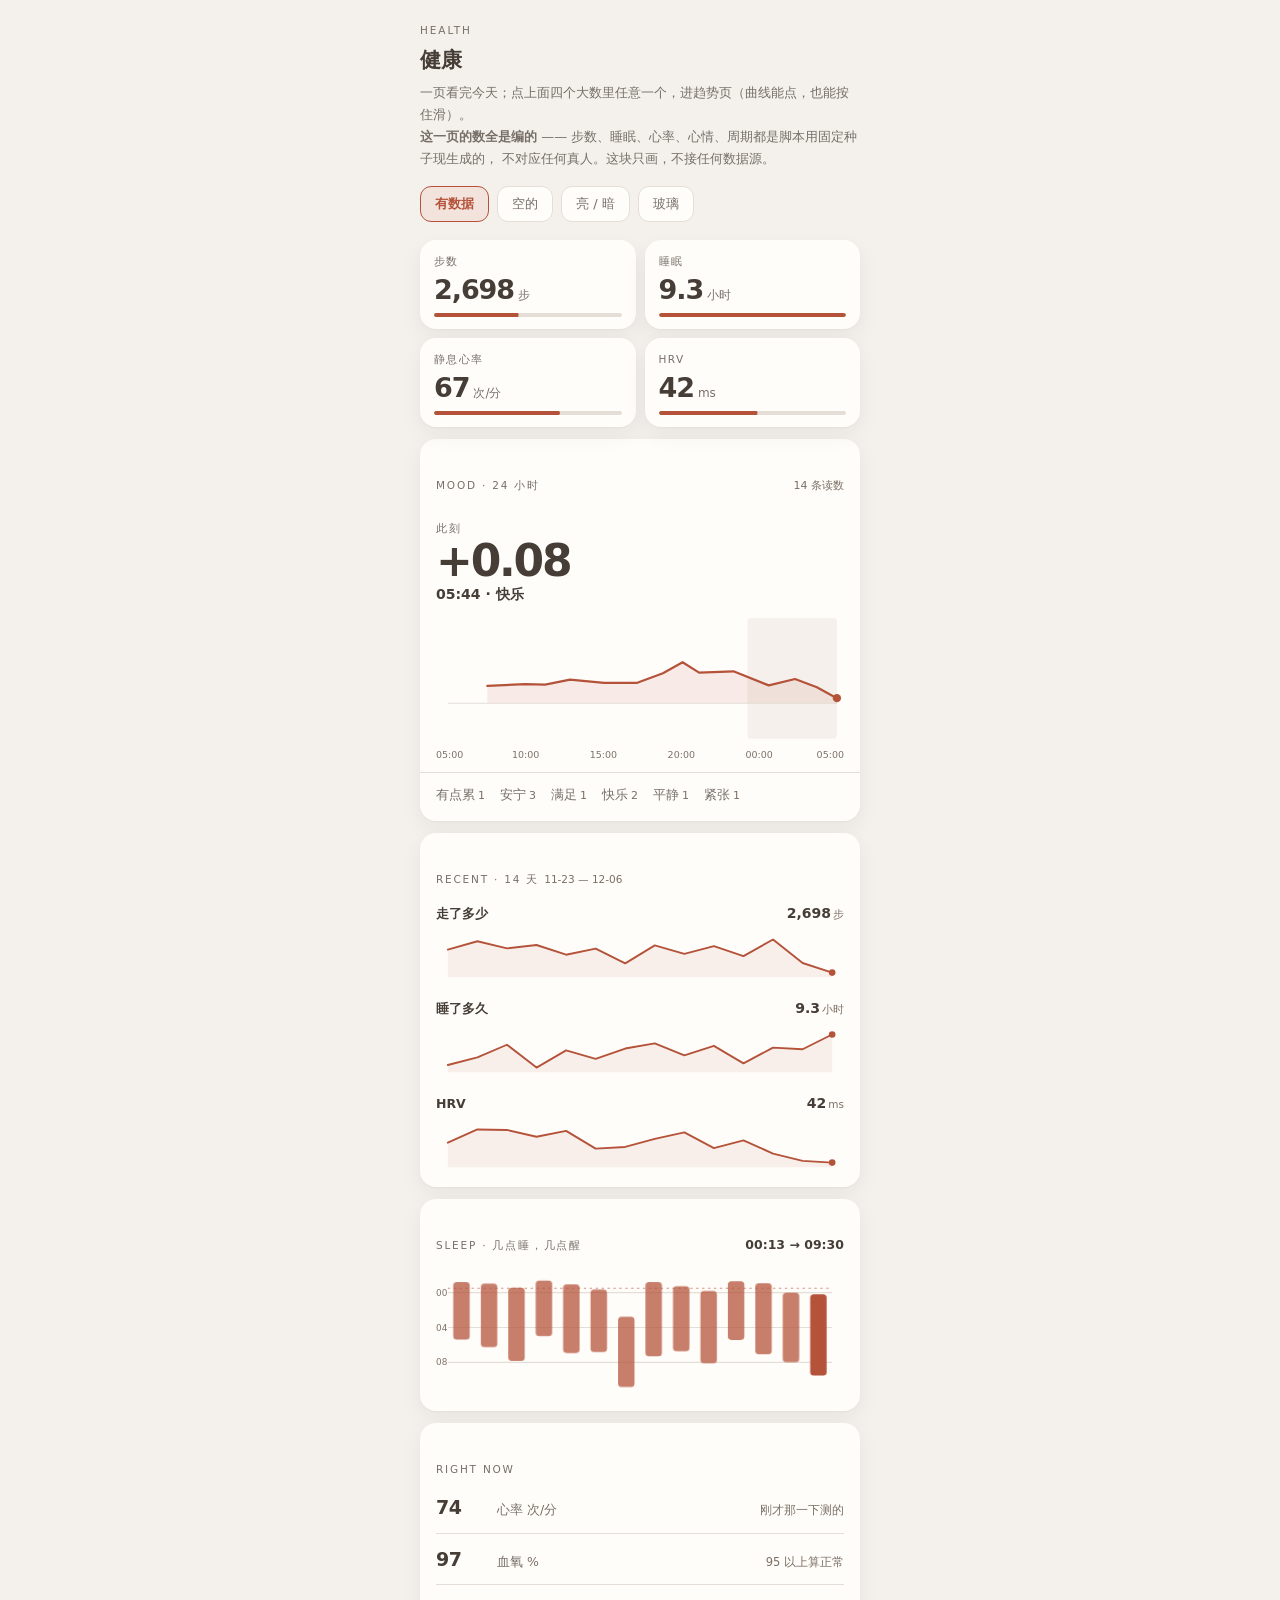
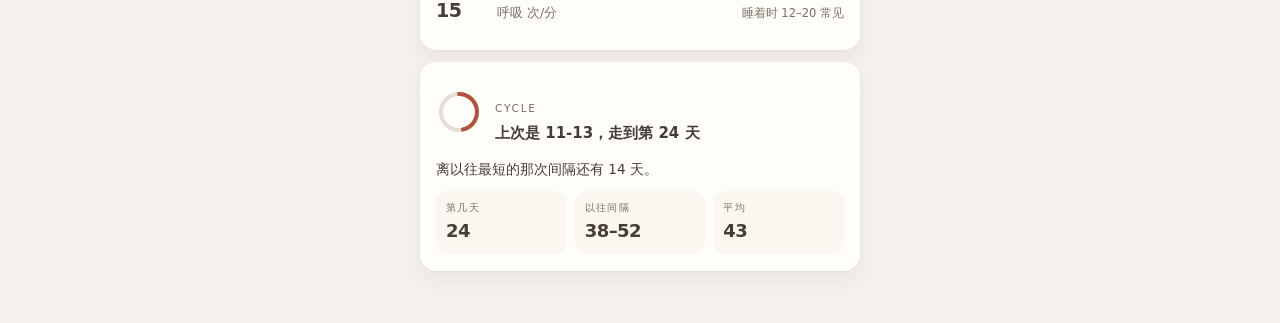
==== components/health/demo.html @ 9563f34d "巧思：窗台、语音条、健康页、液态玻璃 Co-Authored-By: Claude Opus 5.5 <noreply@anthropic.com>" ====
<!doctype html>
<meta charset="utf-8">
<link rel="icon" href="data:,">
<meta name="viewport" content="width=device-width, initial-scale=1, viewport-fit=cover">
<title>健康 · 参考前端 · demo</title>
<link rel="stylesheet" href="tokens.css">
<link rel="stylesheet" href="health.css">
<style>
  html,body{margin:0;background:var(--bg);color:var(--ink);
    font:15px/1.7 system-ui,-apple-system,"PingFang SC","Hiragino Sans GB",sans-serif}
  .wrap{max-width:440px;margin:0 auto;min-height:100vh;background:var(--bg);padding:0 16px 40px}
  .eyebrow{font-size:10.5px;letter-spacing:.18em;text-transform:uppercase;color:var(--hint);margin:22px 0 3px}
  h2{font-size:21px;font-weight:700;margin:0 0 3px;letter-spacing:.01em}
  .lede{font-size:13px;color:var(--sub);margin:2px 0 16px}
  .packs{display:flex;gap:8px;flex-wrap:wrap;margin:0 0 18px}
  .packs button{min-height:36px;padding:0 14px;border-radius:11px;background:var(--card);
    border:1px solid var(--line);color:var(--sub);font:inherit;font-size:13px;cursor:pointer}
  .packs button.on{border-color:var(--maple);color:var(--maple);background:var(--maple-soft);font-weight:600}
  /* ── 套液态玻璃（「玻璃」那颗按钮）：health.css 不动，只在这里覆盖变量、让掉卡片自己的底 ── */
  .glassbed{position:fixed;inset:0;z-index:0}
  :root[data-skin="liquid"] body{background:#0f141b}
  :root[data-skin="liquid"] .wrap{position:relative;z-index:1;background:transparent}
  :root[data-skin="liquid"]{
    --bg:transparent; --card:rgba(12,17,24,.38); --card2:rgba(12,17,24,.24);
    --ink:#fff; --sub:rgba(255,255,255,.76); --hint:rgba(255,255,255,.56); --line:rgba(255,255,255,.14);
    --accent:rgba(255,255,255,.86); --accent-soft:rgba(255,255,255,.14); --thread:rgba(255,255,255,.22)}
  /* 白玻璃（白天）：玻璃模式下点「亮 / 暗」切过来，底图换晨雾那张，字变深色 */
  :root[data-skin="liquid"][data-glasstone="light"] body{background:#eef0f3}
  :root[data-skin="liquid"][data-glasstone="light"]{
    --card:rgba(255,255,255,.34); --card2:rgba(255,255,255,.20);
    --ink:#16191c; --sub:rgba(22,25,28,.72); --hint:rgba(22,25,28,.52); --line:rgba(22,25,28,.12);
    --accent:rgba(26,30,36,.70); --accent-soft:rgba(22,25,28,.09); --thread:rgba(22,25,28,.18)}
  :root[data-skin="liquid"][data-liqgl="1"] [data-glass]{background:none!important;box-shadow:none!important}
  :root[data-skin="liquid"]:not([data-glasstone="light"]) .hl{text-shadow:0 1px 2px rgba(0,0,0,.35)}
</style>

<div class="wrap">
  <div class="eyebrow">health</div>
  <h2>健康</h2>
  <p class="lede">一页看完今天；点上面四个大数里任意一个，进趋势页（曲线能点，也能按住滑）。<br>
    <b>这一页的数全是编的</b> —— 步数、睡眠、心率、心情、周期都是脚本用固定种子现生成的，
    不对应任何真人。这块只画，不接任何数据源。</p>
  <div class="packs">
    <button data-demo="full" class="on">有数据</button>
    <button data-demo="empty">空的</button>
    <button data-theme-flip>亮 / 暗</button>
    <button data-glass-flip>玻璃</button>
  </div>
  <div id="health"></div>
</div>

<script src="demo-data.js"></script>
<script src="health.js"></script>
<script>
  var host = document.getElementById('health');
  function mount(kind) {
    var src = kind === 'empty' ? HEALTH_DEMO.empty : HEALTH_DEMO;
    HealthPage(host, {
      series: src.series,
      now: src.now,
      bio: HEALTH_DEMO.bio,
      birthday: HEALTH_DEMO.birthday,
      onSaveBio: function () { return true; }      /* demo 里只记在这一页，不存到哪儿去 */
    });
  }
  mount('full');
  document.querySelectorAll('[data-demo]').forEach(function (b) {
    b.addEventListener('click', function () {
      document.querySelectorAll('[data-demo]').forEach(function (x) { x.classList.toggle('on', x === b); });
      mount(b.getAttribute('data-demo'));
    });
  });
  document.querySelector('[data-theme-flip]').addEventListener('click', function () {
    var R = document.documentElement;
    var dark = R.dataset.theme ? R.dataset.theme === 'dark'
                               : window.matchMedia('(prefers-color-scheme: dark)').matches;
    R.dataset.theme = dark ? 'light' : 'dark';
    if (window.__glassTone) window.__glassTone();   /* 开着玻璃的话，跟着换黑玻璃 / 白玻璃 */
  });

  /* 套液态玻璃：借隔壁 ../liquid-glass/liquid-core.js，在页面底下铺一块画布，把卡片标成 data-glass。
     卡片是 health.js 用 innerHTML 画的，重画以后要再标一次。 */
  (function () {
    var btn = document.querySelector('[data-glass-flip]'), R = document.documentElement, stage = null, bed = null, mo = null;
    var CARDS = '.hl-page .h4 .c, .hl-page .hb, .hl-trend .dcard, .hl-trend .infobox, .hl-bar button';
    function mark() { host.querySelectorAll(CARDS).forEach(function (el) { if (!el.hasAttribute('data-glass')) { el.setAttribute('data-glass', ''); el.setAttribute('data-radius', '16'); } }); }
    function load(cb) {
      if (window.customElements && customElements.get('liquid-stage')) return cb(true);
      var sc = document.createElement('script'); sc.src = '../liquid-glass/liquid-core.js';
      sc.onload = function () { cb(true); }; sc.onerror = function () { cb(false); };
      document.head.appendChild(sc);
    }
    function on() {
      load(function (ok) {
        if (!ok) { btn.textContent = '玻璃（要旁边的 liquid-glass 文件夹）'; return; }
        /* 画布自己会写死 position:relative，所以外面套一层固定定位的壳 */
        bed = document.createElement('div'); bed.className = 'glassbed';
        stage = document.createElement('liquid-stage');
        stage.setAttribute('hosts', '[data-glass]');
        tone(true);
        /* 液态玻璃的新配方（见 ../liquid-glass/README.md「新配方的几味」） */
        [['lobes', '1'], ['saturate', '1.4'], ['lift', '0.05'], ['disp-px', '2'], ['edge-adapt', '1'], ['phys', '1'], ['refract', '2.8'], ['bevel', '1.3'], ['bevel-max', '28'], ['soft-corner', '1']]
          .forEach(function (a) { stage.setAttribute(a[0], a[1]); });
        mark();   /* 先标卡片再铺画布：画布挂上去那一刻数一遍宿主，之后只在有新节点时再数 */
        bed.appendChild(stage); document.body.insertBefore(bed, document.body.firstChild);
        R.dataset.skin = 'liquid';
        mo = new MutationObserver(mark); mo.observe(host, { childList: true, subtree: true });
        btn.classList.add('on');
      });
    }
    /* 黑玻璃 / 白玻璃跟着「亮 / 暗」走：没切过就是黑玻璃 */
    function tone(first) {
      if (!stage) return;
      var t = R.dataset.theme === 'light' ? 'light' : 'dark';
      if (first && !R.dataset.theme) { R.dataset.theme = 'dark'; t = 'dark'; }
      R.dataset.glasstone = t;
      stage.setAttribute('tone', t);
      stage.setAttribute('tint', t === 'light' ? '0.10' : '0.18');
      var w = '../liquid-glass/wall-' + t + '.jpg';
      if (first || !stage.setWallpaper) stage.setAttribute('wallpaper', w); else stage.setWallpaper(w);
    }
    window.__glassTone = function () { tone(false); };
    function off() {
      if (mo) mo.disconnect(); if (bed) bed.remove(); stage = bed = null; delete R.dataset.glasstone;
      host.querySelectorAll('[data-glass]').forEach(function (el) { el.removeAttribute('data-glass'); el.removeAttribute('data-radius'); });
      delete R.dataset.skin; R.removeAttribute('data-liqgl'); btn.classList.remove('on');
    }
    btn.addEventListener('click', function () { R.dataset.skin === 'liquid' ? off() : on(); });
    if (/[?&]glass=1/.test(location.search)) on();
  })();
</script>
---- components/health/tokens.css ----
/* ══════════════════════════════════════════════════════════════
   底座 —— 横向积木的最底下一层。
   只想要这套配色和手感的人，拿走这一个文件就够了，不用碰别的。

   里面有三样东西：颜色 / 字 / 动。都是从一个真跑了几个月的项目里沉下来的，
   每条 ★ 都是真咬过人的坑，别当装饰删掉。
   ══════════════════════════════════════════════════════════════ */

/* ── 1. 颜色 ────────────────────────────────────────────────
   底是**纸**，不是白。白底在夜里刺眼，纸底不会。

   重点色全屏只有一个（--accent）：徽标、当前状态、进度条、发送键、收藏亮起。
   别的地方一律不上色 —— 一个界面上两种重点色，等于没有重点色。      */
:root {
  --bg:#f4f1ec;  --card:#fffdfa;  --card2:#faf7f1;
  /* ★ 0902 对齐原项目 proto.html:36 —— 0804 定的：字色别纯黑，暖一点。
     这三个原来是更早那版（#2b2724/#8a817a/#b3aaa2），hint 亮出一大截。 */
  --ink:#453d36; --sub:#776f68;   --hint:#7b6f64;  --line:#e4ded6;
  --accent:#b5533a;                     /* 枫叶红 */
  --accent-soft:#f2e3dc;
  --thread:#ddd2c6;                     /* 挂东西的那根线 */
  --thread2:color-mix(in srgb, var(--accent) 35%, var(--thread));
  --shadow:0 1px 2px rgba(43,39,36,.04), 0 8px 22px rgba(43,39,36,.055);
  --shadow-lift:0 2px 6px rgba(43,39,36,.06), 0 18px 40px rgba(43,39,36,.10);  /* 浮起来那层，比 --shadow 深 */
  --card-border:none;                   /* 有没有描边 —— 换皮时改这个，别改每张卡 */
  --r:16px;                             /* 圆角 */

  /* ── 书脊那版要的三个（0807 定的，0830 补进积木层）──────────────
     --cast  投影的墨色。写成 **RGB 三元组**不是颜色值，因为要 rgba(var(--cast),.12)
             这样按需调透明度；四套皮各给各的（暗色下用纯黑，不然书底会发一圈暖光）
     --pull  把书抽出来多少
     --press 按下去陷多深（原稿里 pressDepth = 2 档） */
  --cast:43,39,36;
  --pull:18px;
  --press:3px;

  /* --tape 胶带（0902 补）：主页便签、纸夹那层贴的那道。
     ★ 原项目换重点色时**它跟着变**（accent.js 派生 18%）—— proto.html:5426-5444。 */
  --tape:rgba(185,136,79,.18);

  /* ── 名字的一层别名（0830 补）─────────────────────────────────
     ★ 积木层管重点色叫 `--accent`（中性，谁拿去都不别扭），
       应用那边从第一版起就叫 `--maple`（这个项目的皮是枫叶红）。
       两个名字都在用，所以在这儿搭一座桥：**只拿积木走的人不用改一行 CSS**。
       改配色只改 `--accent` 那一处，下面这两个自己跟着走。 */
  --maple: var(--accent);
  --maple-soft: var(--accent-soft);
  --on-maple: var(--on-accent);

  /* ★ 重点色**上面**那层字，是第三个变量，不许写死 #fff。
     白字只在深的重点色上成立：
       亮色枫叶红 #b5533a → 白字对比度 4.93 ✅
       暗色浅橙   #e0a373 → 白字对比度 2.17 ❌（这是你每天看自己说的话的地方）
     换色时用 accent.js 里的 onAccent() 算，别猜。               */
  --on-accent:#fff;

  /* ── 骨架（0902 补，原项目 proto.html:52-57）──────────────────
     换皮＝换这几个的值，不改任何一条规则。 */
  --font-display:'Songti SC','Noto Serif SC',serif;
  --display-weight:600;
  --grain:0;                            /* 胶片颗粒强度，0＝不上 */
}

/* ★ 暗色要写**三处**，一处都不能少：
     ① 系统偏好（没手动切的人走这条）
     ② 手动切到暗（必须能压过系统偏好）
     ③ 手动切到亮（同上，反方向）
   只写 @media 的话，系统是暗色时用户手动切亮会切不动。            */
@media (prefers-color-scheme: dark) {
  :root:not([data-theme="light"]) {
    --bg:#12161d;  --card:#1a1f28;  --card2:#161b23;
    --ink:#eef2f7; --sub:#9aabbf;   --hint:#6f7e92;
    --line:rgba(255,255,255,.09);
    --accent:#e0a373;  --accent-soft:rgba(224,163,115,.15);
    --thread:rgba(255,255,255,.13);
  --thread2:color-mix(in srgb, var(--accent) 35%, var(--thread));
  --shadow:0 2px 10px rgba(0,0,0,.28);
  --shadow-lift:0 8px 30px rgba(0,0,0,.10);
  --card-border:1px solid rgba(255,255,255,.06);
    --thread2:color-mix(in srgb, var(--accent) 35%, var(--thread));
    --shadow:0 2px 10px rgba(0,0,0,.28);
  --shadow-lift:0 8px 30px rgba(0,0,0,.10);
    --shadow-lift:0 8px 30px rgba(0,0,0,.10);
    --card-border:1px solid rgba(255,255,255,.06);
    --on-accent:#2b2724;              /* 浅橙上面要用深字 */
    --cast:0,0,0;                     /* ★ 暗色必须重钉，不然书脊底下发一圈暖光 */
    --tape:rgba(224,163,115,.14);
    --shadow:0 1px 2px rgba(0,0,0,.30), 0 8px 22px rgba(0,0,0,.32);
    --shadow-lift:0 2px 6px rgba(0,0,0,.34), 0 18px 40px rgba(0,0,0,.44);
    --hint:#7b889b;
  }
}
:root[data-theme="dark"] {
  --bg:#12161d;  --card:#1a1f28;  --card2:#161b23;
  --ink:#eef2f7; --sub:#9aabbf;   --hint:#6f7e92;
  --line:rgba(255,255,255,.09);
  --accent:#e0a373;  --accent-soft:rgba(224,163,115,.15);
  --thread:rgba(255,255,255,.13);
  --on-accent:#2b2724;
  --cast:0,0,0;
  --tape:rgba(224,163,115,.14);
  --hint:#7b889b;
  --shadow:0 1px 2px rgba(0,0,0,.30), 0 8px 22px rgba(0,0,0,.32);
  --shadow-lift:0 2px 6px rgba(0,0,0,.34), 0 18px 40px rgba(0,0,0,.44);
}
:root[data-theme="light"] {
  --bg:#f4f1ec;  --card:#fffdfa;  --card2:#faf7f1;
  --ink:#453d36; --sub:#776f68;   --hint:#7b6f64;  --line:#e4ded6;
  --accent:#b5533a;  --accent-soft:#f2e3dc;  --thread:#ddd2c6;
  --on-accent:#fff;
  /* ★ --cast/--tape/--shadow 在这儿必须重写一份：暗色媒体查询里加了 token，
     手动切回亮色时若不重钉，会漏用暗色那份（DESIGN.md 记的坑）。 */
  --cast:43,39,36;
  --tape:rgba(185,136,79,.18);
  --shadow:0 1px 2px rgba(43,39,36,.04), 0 8px 22px rgba(43,39,36,.055);
  --shadow-lift:0 2px 6px rgba(43,39,36,.06), 0 18px 40px rgba(43,39,36,.10);
}

/* ── 2. 动 —— Motion Spec v1 ────────────────────────────────
   规矩三条：只动 transform / opacity；prefers-reduced-motion 全降级；
   依赖不在就静默不动、绝不报错。                                  */
:root {
  --e-out:cubic-bezier(.22,.61,.36,1);        /* 进场、展开 */
  --e-in:cubic-bezier(.4,0,1,1);              /* 退场（比进场快） */
  --spring-soft:cubic-bezier(.34,1.26,.64,1); /* 过冲约 4% */
  --spring-pop:cubic-bezier(.34,1.56,.64,1);  /* 过冲约 9% */

  --t-page:.2s;      /* 页面切换，位移 14px */
  --t-sheet-in:.3s;  --t-sheet-out:.22s;      /* ★ 退比进快，不然像卡住了 */
  --t-scrim:.24s;    /* 遮罩。★ 跟手拖动时必须关掉过渡 */
}

@media (prefers-reduced-motion: reduce) {
  *, *::before, *::after {
    animation-duration:.01ms !important; animation-iteration-count:1 !important;
    transition-duration:.01ms !important; scroll-behavior:auto !important;
  }
}

/* ── 3. 字 ──────────────────────────────────────────────── */
:root {
  --font: system-ui, -apple-system, "PingFang SC", "Hiragino Sans GB", sans-serif;
}
body { font-family: var(--font); font-size:15px; line-height:1.7;
       color:var(--ink); background:var(--bg); }

/* 小标签：压在中文大标题上面那行英文 */
.eyebrow { font-size:10.5px; letter-spacing:.18em; text-transform:uppercase; color:var(--hint); }

/* ★ 数字列在一起就必须 tabular-nums，不然每次刷新宽度都在跳 */
.num { font-weight:800; letter-spacing:-.05em; font-variant-numeric:tabular-nums; }

/* ★★ 输入框字号不得低于 16px。
   iOS Safari 的硬规矩：小于 16px 一聚焦就强制放大整页。
   而且**不能用 font 简写写 inherit** ——
       font: 16px inherit;   ✗ 非法值，整条声明被丢掉，字号从未生效
   要分开写：                                                     */
input, textarea, select, button {
  font-family: inherit;
  font-size: 16px;          /* ✓ 分开写才生效 */
}

/* ★ 用了 preserveAspectRatio="none" 的装饰线条必须配这条，
   不然 SVG 被横向拉伸时笔画粗细跟着变形。                        */
svg .thread path, svg path.thread { vector-effect: non-scaling-stroke; }

/* 按下去要有反应 —— 有反馈和没反馈，手感差别比想象的大 */
.pressable { transition: transform .28s var(--spring-pop); }
.pressable:active { transform: scale(.985); }
---- components/health/health.css ----
/* 健康 —— 参考前端（只画，不接数据源）
   ════════════════════════════════════════════════════════════════
   两层：主页（.hl-page）一眼看完今天；点四个大数里任意一个进趋势页（.hl-trend）。
   只用底座 tokens.css 的变量，不写死颜色 —— 亮色暗色、换重点色都自动跟上。
   前缀：外壳 .hl，两层 .hl-page / .hl-trend；动画名一律 hl- 打头，别跟宿主撞。
   ★ 动画只动 transform / opacity / stroke-dashoffset。两处破例写在旁边：
     区间条那块底片是平移（还是 transform），基本信息展开用的是 max-height。
   ════════════════════════════════════════════════════════════════ */

@keyframes hl-draw {from{stroke-dashoffset:var(--len)} to{stroke-dashoffset:0}}
@keyframes hl-clock{from{stroke-dashoffset:var(--circ)} to{stroke-dashoffset:var(--off)}}
@keyframes hl-sweep{from{transform:scaleX(0)} to{transform:scaleX(var(--p,1))}}
@keyframes hl-grow {from{transform:scaleY(0)} to{transform:scaleY(1)}}
@keyframes hl-rise {from{transform:translateY(10px);opacity:0} to{transform:none;opacity:1}}
@keyframes hl-pop  {from{transform:scale(0)} 60%{transform:scale(1.14)} to{transform:scale(1)}}
@keyframes hl-halo {from{transform:scale(.35);opacity:.55} to{transform:scale(2.6);opacity:0}}
@keyframes hl-fade {from{opacity:0} to{opacity:1}}
@media (prefers-reduced-motion:reduce){
  .hl *{animation-duration:.01ms !important;animation-delay:0s !important;transition-duration:.01ms !important}
}

/* ── 外壳 ── */
.hl{position:relative}
.hl-trend[hidden]{display:none}
/* 进趋势页时，主页不用 display:none 收起来 —— 那样回来时所有 CSS 动画会从头再播一遍
   （线重新画、数重新弹），看着像重新加载。改成原地藏着：还在渲染树里，动画不重播。 */
.hl-page.hl-off{position:absolute;left:0;right:0;top:0;height:0;overflow:hidden;
  visibility:hidden;pointer-events:none}
.hl .dnone{font-size:13px;color:var(--sub);margin:12px 2px;line-height:1.6}
.hl-bar{display:flex;align-items:center;gap:8px;margin:0 0 10px}
.hl-bar b{font-size:16px;font-weight:700;color:var(--ink)}
.hl-bar button{width:40px;height:40px;border:0;border-radius:12px;background:var(--card);
  box-shadow:var(--shadow);color:var(--ink);display:grid;place-items:center;cursor:pointer;
  transition:transform .28s var(--spring-pop)}
.hl-bar button:active{transform:scale(.94)}
.hl-bar button svg{width:20px;height:20px;fill:none;stroke:currentColor;stroke-width:1.9;
  stroke-linecap:round;stroke-linejoin:round}

/* ── 今天四个大数（点哪个都进趋势页）── */
.hl-page .h4{display:grid;grid-template-columns:1fr 1fr;gap:9px;margin-bottom:12px}
.hl-page .h4 .c{background:var(--card);border-radius:var(--r);box-shadow:var(--shadow);padding:13px 14px 12px;
  cursor:pointer;transition:transform .28s var(--spring-pop)}
.hl-page .h4 .c:active{transform:scale(.97)}
.hl-page .h4 .k{display:flex;align-items:center;justify-content:space-between;gap:6px;
  font-size:10.5px;letter-spacing:.14em;color:var(--sub)}
.hl-page .h4 .n{display:flex;align-items:baseline;gap:4px;margin-top:5px}
.hl-page .h4 .n b{font-size:27px;font-weight:800;letter-spacing:-.04em;
  font-variant-numeric:tabular-nums;line-height:1.05;color:var(--ink)}
.hl-page .h4 .n i{font-style:normal;font-size:12px;color:var(--sub)}
.hl-page .h4 .t{height:4px;background:var(--line);border-radius:2px;margin-top:8px;overflow:hidden}
.hl-page .h4 .t s{display:block;height:100%;border-radius:2px;background:var(--maple);
  transform-origin:left center;animation:hl-sweep .42s var(--e-out) both}

/* ── 一块卡片的通用壳 ── */
.hl-page .hb{background:var(--card);border-radius:var(--r);box-shadow:var(--shadow);
  padding:16px 16px 15px;margin-bottom:12px;color:var(--ink)}
.hl-page .hb .eyebrow{font-size:10.5px;letter-spacing:.17em;color:var(--sub)}
.hl-page .hb .big{font-size:44px;font-weight:800;letter-spacing:-.05em;
  font-variant-numeric:tabular-nums;line-height:1.02}
.hl-page .hb .u{font-size:14px;color:var(--ink);font-weight:600;margin-top:-1px}

/* ── 心情 24 小时 ── */
.hl-page .tide svg{display:block;width:100%;height:auto;overflow:visible;touch-action:pan-y}
.hl-page .tide .ln{fill:none;stroke:var(--maple);stroke-width:1.9;
  stroke-linecap:round;stroke-linejoin:round}
/* ★ 淡色走 fill-opacity，不走 opacity：面积块有一段淡入（hl-fade 管 opacity 0→1），
   两者要是写在同一个属性上，动画最后一帧会把 .10 盖成 1，整片变实心 */
.hl-page .tide .ar{fill:var(--maple);fill-opacity:.10}
.hl-page .tide .zero{stroke:var(--line);stroke-width:1}
.hl-page .tide .slp{fill:var(--thread,#ddd2c6);opacity:.30}
.hl-page .tide .halo{fill:none;stroke:var(--maple);stroke-width:1.4;transform-box:fill-box;
  transform-origin:center;animation:hl-halo .58s var(--e-out) both}
.hl-page .tide .pt{fill:var(--maple);transform-box:fill-box;transform-origin:center}
.hl-page .tide .hit{fill:transparent;cursor:pointer}
.hl-page .hours{position:relative;height:13px;margin-top:1px}
.hl-page .hours span{position:absolute;top:0;font-size:9.5px;color:var(--hint);
  font-variant-numeric:tabular-nums;white-space:nowrap}
.hl-page .tags{display:flex;gap:15px;white-space:nowrap;overflow-x:auto;
  overscroll-behavior-x:contain;scrollbar-width:none;
  margin:12px -16px 0;padding:11px 16px 0;border-top:1px solid var(--line)}
.hl-page .tags::-webkit-scrollbar{display:none}
.hl-page .tags button{background:none;border:0;padding:0;font:inherit;font-size:13px;
  color:var(--sub);cursor:pointer;white-space:nowrap}
/* ★ 选中态只走颜色＋下划线，字重一动不动 —— 加粗会撑宽，六个词就挤不下一行 */
.hl-page .tags button.on{color:var(--maple);text-decoration:underline;text-underline-offset:4px}
.hl-page .tags button i{font-style:normal;color:var(--hint);font-size:11px;margin-left:3px}

/* ── 最近几天那三条小线 ── */
.hl-page .mini{display:flex;flex-direction:column;gap:15px}
.hl-page .mini .r{cursor:pointer}
.hl-page .mini .hd{display:flex;align-items:baseline;justify-content:space-between;margin-bottom:4px}
.hl-page .mini .hd b{font-size:12.5px;font-weight:600}
.hl-page .mini .hd s{text-decoration:none;font-size:14px;font-weight:700;
  font-variant-numeric:tabular-nums}
.hl-page .mini .hd s i{font-style:normal;font-size:10.5px;color:var(--hint);
  margin-left:2px;font-weight:400}
.hl-page .mini svg{display:block;width:100%;height:auto;overflow:visible}
.hl-page .mini .ln{fill:none;stroke:var(--maple);stroke-width:1.6;
  stroke-linecap:round;stroke-linejoin:round}
.hl-page .mini .ar{fill:var(--maple);fill-opacity:.08}
.hl-page .mini .tp{fill:var(--maple)}

/* ── 睡眠：一天一根竖条，从躺下画到起床 ── */
.hl-page .beds svg{display:block;width:100%;height:auto;overflow:visible}
.hl-page .beds .slpbar{fill:var(--maple);opacity:.75;transform-box:fill-box;transform-origin:top center;
  animation:hl-grow .5s var(--spring-soft) both}
.hl-page .beds .slpbar.today{opacity:1}
.hl-page .beds .avg{stroke:var(--maple);stroke-width:1;stroke-dasharray:2 3;opacity:.6}
.hl-page .beds .gl{stroke:var(--line);stroke-width:1}
.hl-page .beds .lbl{fill:var(--hint);font-size:7.5px;font-family:inherit}

/* ── 此刻那几行 ── */
.hl-page .nowrow{display:flex;align-items:baseline;gap:9px;padding:9px 0;
  border-bottom:1px solid var(--line);animation:hl-rise .38s var(--e-out) both}
.hl-page .nowrow:last-child{border-bottom:0}
.hl-page .nowrow b{font-size:19px;font-weight:800;letter-spacing:-.03em;
  font-variant-numeric:tabular-nums;min-width:52px}
.hl-page .nowrow span{font-size:12.5px;color:var(--sub);line-height:1.5}
.hl-page .nowrow em{font-style:normal;color:var(--hint);font-size:11.5px;margin-left:auto;flex:none}

/* ── 周期 ── */
.hl-page .cyc{display:flex;align-items:center;gap:13px}
.hl-page .cyc svg{flex:none}
.hl-page .cyc .ring{fill:none;stroke:var(--line);stroke-width:4}
.hl-page .cyc .arc{fill:none;stroke:var(--maple);stroke-width:4;stroke-linecap:round;
  animation:hl-clock .9s var(--e-out) .1s both}
.hl-page .cstat{display:flex;gap:8px;margin:11px 0 2px}
.hl-page .cstat div{flex:1;background:var(--card2,#faf7f1);border-radius:11px;padding:8px 10px}
.hl-page .cstat s{display:block;text-decoration:none;font-size:10px;letter-spacing:.14em;color:var(--hint)}
.hl-page .cstat b{display:block;font-size:18px;font-weight:800;letter-spacing:-.03em;
  font-variant-numeric:tabular-nums;animation:hl-rise .4s var(--e-out) both}

/* ══ 趋势页 ══ */
.hl-trend{color:var(--ink)}
/* 区间条：一块底片在平移，不是四格各自换底色 */
.hl-trend .hrange{position:relative;margin:0 0 12px;padding:3px;
  background:var(--card2,#faf7f1);border-radius:12px}
.hl-trend .hrange .pill{position:absolute;top:3px;bottom:3px;left:3px;
  width:calc((100% - 6px) / 4);background:var(--card);border-radius:9px;
  box-shadow:var(--shadow);pointer-events:none;
  transition:transform .34s var(--spring-soft)}
.hl-trend .hrange .rr{position:relative;display:flex}
.hl-trend .hrange button{flex:1;border:0;background:transparent;font-family:inherit;
  font-size:12.5px;font-weight:500;padding:8px 0;min-height:38px;cursor:pointer;
  color:var(--sub);transition:color .22s var(--e-out)}
.hl-trend .hrange button.on{color:var(--ink);font-weight:700}

.hl-trend .dcard{background:var(--card);border-radius:var(--r);box-shadow:var(--shadow);
  padding:15px 16px 14px;margin-bottom:11px}
.hl-trend .dcard .hd{display:flex;align-items:baseline;justify-content:space-between;gap:10px}
.hl-trend .dcard .hd b{font-size:15px;font-weight:700}
.hl-trend .dcard .rd{display:flex;align-items:baseline;gap:6px;margin:3px 0 0}
.hl-trend .dcard .rd b{font-size:34px;font-weight:800;letter-spacing:-.05em;
  font-variant-numeric:tabular-nums;line-height:1.08}
.hl-trend .dcard .rd i{font-style:normal;font-size:13px;color:var(--sub);font-weight:600}
.hl-trend .dcard .rd em{font-style:normal;font-size:12px;color:var(--hint);margin-left:2px;
  font-variant-numeric:tabular-nums}
.hl-trend .dcard svg{display:block;width:100%;height:auto;touch-action:pan-y}
.hl-trend .dcard .ln{fill:none;stroke:var(--maple);stroke-width:1.8;
  stroke-linecap:round;stroke-linejoin:round}
.hl-trend .dcard .ar{fill:var(--maple-soft,#f2e3dc)}
.hl-trend .dcard .base, .hl-trend .dcard .zl{stroke:var(--line);stroke-width:1}
.hl-trend .dcard .pt{fill:var(--maple)}
.hl-trend .dcard .hit{fill:transparent;cursor:pointer}
/* ★ 选中的那个红点和虚线是平移过去的，不是每步重建重弹 ——
   过渡放在包着它们的 <g> 上，圆点自己的 hl-pop 只在第一次出现时跑一次。 */
.hl-trend .dcard .gd{stroke:var(--maple);stroke-width:1;stroke-dasharray:2 3}
.hl-trend .dcard .gdwrap,
.hl-trend .dcard .selwrap{transition:transform .16s var(--e-out)}
.hl-trend .xax{position:relative;height:13px}
.hl-trend .xax span{position:absolute;font-size:9px;letter-spacing:.4px;color:var(--hint);
  white-space:nowrap;font-variant-numeric:tabular-nums;line-height:13px}
.hl-trend .st3{display:flex;gap:7px;margin-top:9px}
.hl-trend .st3 div{flex:1;min-width:0;overflow:hidden;background:var(--card2,#faf7f1);border-radius:11px;padding:8px 10px}
.hl-trend .st3 s{display:block;text-decoration:none;font-size:10px;letter-spacing:.14em;color:var(--hint)}
/* 三个统计一律不折行，挤不下就让字自己缩 */
.hl-trend .st3 b{display:block;font-size:16px;font-weight:700;letter-spacing:-.02em;
  font-variant-numeric:tabular-nums;white-space:nowrap}
.hl-trend .st3 b.big{font-size:19px;font-weight:800;animation:hl-rise .4s var(--e-out) both}
/* 「最近一觉」装的是 01:52→09:21 这种，比另外两格长一倍：多分一点宽，字小一档 */
.hl-trend .st3 div.wide{flex:1.45}
.hl-trend .st3 b.big.wide{font-size:15.5px;letter-spacing:-.02em}
.hl-trend .insight{font-size:13.5px;line-height:1.65;margin:6px 0 2px;text-wrap:pretty}

/* 睡眠节律：一天一根，从躺下那一头往下长 */
.hl-trend .rh{position:relative;margin-top:8px}
.hl-trend .rh .gt{position:absolute;left:0;width:10.2%;text-align:right;
  transform:translateY(-50%);font-size:9px;letter-spacing:.5px;color:var(--hint);
  font-variant-numeric:tabular-nums;white-space:nowrap}
.hl-trend .rh .from{position:absolute;left:10.9%;bottom:0;font-size:9px;
  letter-spacing:.5px;color:var(--hint);white-space:nowrap}
.hl-trend .rh .gl{stroke:var(--line);stroke-width:1}
.hl-trend .rh .slpbar{transform-box:fill-box;transform-origin:top;
  animation:hl-grow .5s var(--spring-soft) both}
.hl-trend .rh .avg{stroke:var(--maple);stroke-width:1.6;stroke-dasharray:4 3;
  transform-box:fill-box;transform-origin:left;animation:hl-sweep .7s var(--e-out) .3s both}

/* 这一刻：三格 */
.hl-trend .spot{display:flex;gap:8px}
.hl-trend .spot div{flex:1;background:var(--card2,#faf7f1);border-radius:12px;padding:11px 10px 10px}
.hl-trend .spot s{display:block;text-decoration:none;font-size:10.5px;letter-spacing:.15em;color:var(--hint)}
.hl-trend .spot b{display:block;font-size:24px;font-weight:800;letter-spacing:-.04em;
  font-variant-numeric:tabular-nums;line-height:1.15;animation:hl-rise .4s var(--e-out) both}
.hl-trend .spot i{font-style:normal;display:block;font-size:11px;color:var(--sub)}

/* 基本信息：不常驻，折叠在最下面。
   ★ max-height + opacity —— display:none 没法做过渡。开的时候由 JS 按 scrollHeight 撑，
     CSS 这儿只留 0 和一个够大的兜底。 */
.hl-trend .infobox{background:var(--card);border-radius:var(--r);box-shadow:var(--shadow);
  margin-top:11px;overflow:hidden}
.hl-trend .infobox > button{width:100%;border:0;background:transparent;font-family:inherit;
  color:var(--ink);text-align:left;display:flex;align-items:center;gap:10px;
  padding:14px 16px;min-height:52px;cursor:pointer}
.hl-trend .infobox > button:active{background:var(--card2,#faf7f1)}
.hl-trend .infobox > button span{flex:1;min-width:0;font-size:14.5px;font-weight:600}
.hl-trend .infobox > button svg{width:15px;height:15px;flex:none;stroke:var(--hint);
  stroke-width:2.2;fill:none;stroke-linecap:round;stroke-linejoin:round;
  transition:transform .22s var(--spring-pop)}
.hl-trend .infobox.open > button svg{transform:rotate(90deg)}
.hl-trend .infowrap{overflow:hidden;max-height:0;opacity:0;
  transition:max-height .22s var(--e-in), opacity .22s var(--e-in)}
.hl-trend .infobox.open .infowrap{max-height:900px;opacity:1;
  transition:max-height .3s var(--e-out), opacity .3s var(--e-out)}
.hl-trend .infowrap > div{padding:2px 16px 16px}
.hl-trend .bio{display:grid;grid-template-columns:1fr 1fr;gap:10px}
.hl-trend .bio label{display:block;min-width:0}
.hl-trend .bio label > s{display:block;text-decoration:none;font-size:11px;
  letter-spacing:.14em;color:var(--sub);margin-bottom:4px}
.hl-trend .bio .fld{display:flex;align-items:center;gap:6px;background:var(--card2,#faf7f1);
  border:1px solid var(--line);border-radius:11px;padding:0 11px}
/* ★ 17px：输入框字号低于 16px，iOS 一聚焦就放大整页。★ 别用 font: 简写写 inherit，会把行高一起吃掉。 */
.hl-trend .bio input{flex:1;min-width:0;border:0;background:transparent;
  font-family:inherit;font-size:17px;font-weight:600;letter-spacing:-.02em;
  padding:11px 0;color:var(--ink);outline:none;font-variant-numeric:tabular-nums;
  -webkit-appearance:none}
.hl-trend .bio .fld i{flex:none;font-style:normal;font-size:12px;color:var(--hint)}
.hl-trend .derived{margin-top:13px;padding:11px 12px;background:var(--card2,#faf7f1);border-radius:12px}
.hl-trend .derived s{display:block;text-decoration:none;font-size:10.5px;
  letter-spacing:.17em;color:var(--sub);margin-bottom:5px}
.hl-trend .derived p{display:flex;align-items:baseline;gap:8px;padding:3px 0;
  font-size:13px;margin:0}
.hl-trend .derived p span{flex:1;min-width:0;color:var(--sub)}
.hl-trend .derived p b{flex:none;font-weight:700;font-variant-numeric:tabular-nums}
.hl-trend .derived p em{width:104px;flex:none;text-align:right;font-style:normal;
  font-size:11px;color:var(--hint)}
.hl-trend .biosave{width:100%;margin-top:12px;
  border:1px solid color-mix(in srgb, var(--maple) 38%, transparent);
  background:transparent;color:var(--maple);border-radius:13px;padding:13px;min-height:46px;
  font-family:inherit;font-size:14px;font-weight:600;cursor:pointer;
  transition:background .2s var(--e-out), transform .28s var(--spring-pop)}
.hl-trend .biosave:active{transform:scale(.985)}
.hl-trend .biosave.saved{background:var(--maple-soft,#f2e3dc)}
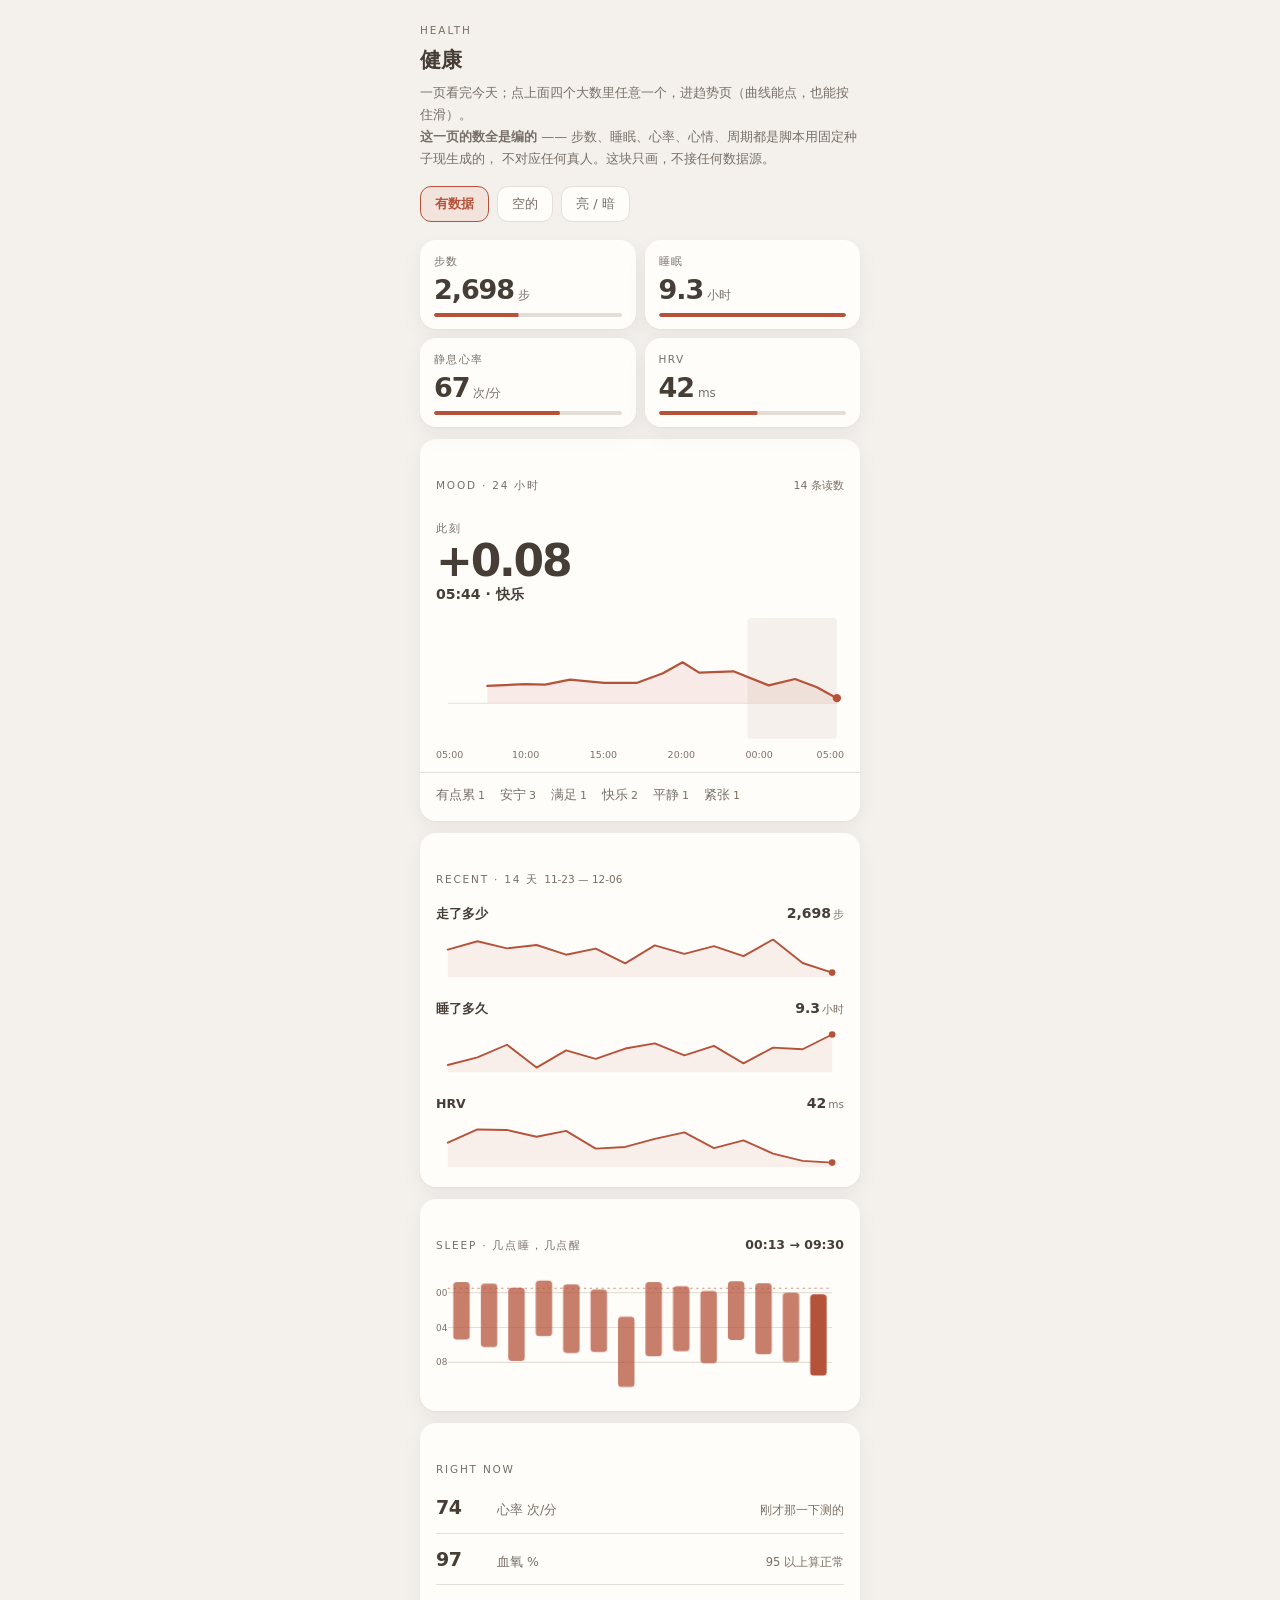
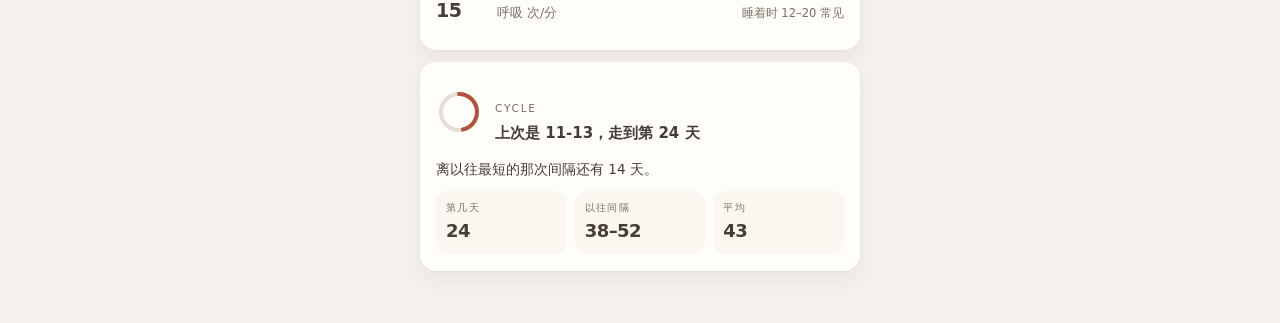
==== commit 309508f1: "摘掉液态玻璃 Co-Authored-By: Claude Opus 5.5 <noreply@anthropic.com>" ====
--- a/components/health/demo.html
+++ b/components/health/demo.html
@@ -16,22 +16,6 @@
   .packs button{min-height:36px;padding:0 14px;border-radius:11px;background:var(--card);
     border:1px solid var(--line);color:var(--sub);font:inherit;font-size:13px;cursor:pointer}
   .packs button.on{border-color:var(--maple);color:var(--maple);background:var(--maple-soft);font-weight:600}
-  /* ── 套液态玻璃（「玻璃」那颗按钮）：health.css 不动，只在这里覆盖变量、让掉卡片自己的底 ── */
-  .glassbed{position:fixed;inset:0;z-index:0}
-  :root[data-skin="liquid"] body{background:#0f141b}
-  :root[data-skin="liquid"] .wrap{position:relative;z-index:1;background:transparent}
-  :root[data-skin="liquid"]{
-    --bg:transparent; --card:rgba(12,17,24,.38); --card2:rgba(12,17,24,.24);
-    --ink:#fff; --sub:rgba(255,255,255,.76); --hint:rgba(255,255,255,.56); --line:rgba(255,255,255,.14);
-    --accent:rgba(255,255,255,.86); --accent-soft:rgba(255,255,255,.14); --thread:rgba(255,255,255,.22)}
-  /* 白玻璃（白天）：玻璃模式下点「亮 / 暗」切过来，底图换晨雾那张，字变深色 */
-  :root[data-skin="liquid"][data-glasstone="light"] body{background:#eef0f3}
-  :root[data-skin="liquid"][data-glasstone="light"]{
-    --card:rgba(255,255,255,.34); --card2:rgba(255,255,255,.20);
-    --ink:#16191c; --sub:rgba(22,25,28,.72); --hint:rgba(22,25,28,.52); --line:rgba(22,25,28,.12);
-    --accent:rgba(26,30,36,.70); --accent-soft:rgba(22,25,28,.09); --thread:rgba(22,25,28,.18)}
-  :root[data-skin="liquid"][data-liqgl="1"] [data-glass]{background:none!important;box-shadow:none!important}
-  :root[data-skin="liquid"]:not([data-glasstone="light"]) .hl{text-shadow:0 1px 2px rgba(0,0,0,.35)}
 </style>
 
 <div class="wrap">
@@ -44,7 +28,6 @@
     <button data-demo="full" class="on">有数据</button>
     <button data-demo="empty">空的</button>
     <button data-theme-flip>亮 / 暗</button>
-    <button data-glass-flip>玻璃</button>
   </div>
   <div id="health"></div>
 </div>
@@ -75,57 +58,6 @@
     var dark = R.dataset.theme ? R.dataset.theme === 'dark'
                                : window.matchMedia('(prefers-color-scheme: dark)').matches;
     R.dataset.theme = dark ? 'light' : 'dark';
-    if (window.__glassTone) window.__glassTone();   /* 开着玻璃的话，跟着换黑玻璃 / 白玻璃 */
   });
 
-  /* 套液态玻璃：借隔壁 ../liquid-glass/liquid-core.js，在页面底下铺一块画布，把卡片标成 data-glass。
-     卡片是 health.js 用 innerHTML 画的，重画以后要再标一次。 */
-  (function () {
-    var btn = document.querySelector('[data-glass-flip]'), R = document.documentElement, stage = null, bed = null, mo = null;
-    var CARDS = '.hl-page .h4 .c, .hl-page .hb, .hl-trend .dcard, .hl-trend .infobox, .hl-bar button';
-    function mark() { host.querySelectorAll(CARDS).forEach(function (el) { if (!el.hasAttribute('data-glass')) { el.setAttribute('data-glass', ''); el.setAttribute('data-radius', '16'); } }); }
-    function load(cb) {
-      if (window.customElements && customElements.get('liquid-stage')) return cb(true);
-      var sc = document.createElement('script'); sc.src = '../liquid-glass/liquid-core.js';
-      sc.onload = function () { cb(true); }; sc.onerror = function () { cb(false); };
-      document.head.appendChild(sc);
-    }
-    function on() {
-      load(function (ok) {
-        if (!ok) { btn.textContent = '玻璃（要旁边的 liquid-glass 文件夹）'; return; }
-        /* 画布自己会写死 position:relative，所以外面套一层固定定位的壳 */
-        bed = document.createElement('div'); bed.className = 'glassbed';
-        stage = document.createElement('liquid-stage');
-        stage.setAttribute('hosts', '[data-glass]');
-        tone(true);
-        /* 液态玻璃的新配方（见 ../liquid-glass/README.md「新配方的几味」） */
-        [['lobes', '1'], ['saturate', '1.4'], ['lift', '0.05'], ['disp-px', '2'], ['edge-adapt', '1'], ['phys', '1'], ['refract', '2.8'], ['bevel', '1.3'], ['bevel-max', '28'], ['soft-corner', '1']]
-          .forEach(function (a) { stage.setAttribute(a[0], a[1]); });
-        mark();   /* 先标卡片再铺画布：画布挂上去那一刻数一遍宿主，之后只在有新节点时再数 */
-        bed.appendChild(stage); document.body.insertBefore(bed, document.body.firstChild);
-        R.dataset.skin = 'liquid';
-        mo = new MutationObserver(mark); mo.observe(host, { childList: true, subtree: true });
-        btn.classList.add('on');
-      });
-    }
-    /* 黑玻璃 / 白玻璃跟着「亮 / 暗」走：没切过就是黑玻璃 */
-    function tone(first) {
-      if (!stage) return;
-      var t = R.dataset.theme === 'light' ? 'light' : 'dark';
-      if (first && !R.dataset.theme) { R.dataset.theme = 'dark'; t = 'dark'; }
-      R.dataset.glasstone = t;
-      stage.setAttribute('tone', t);
-      stage.setAttribute('tint', t === 'light' ? '0.10' : '0.18');
-      var w = '../liquid-glass/wall-' + t + '.jpg';
-      if (first || !stage.setWallpaper) stage.setAttribute('wallpaper', w); else stage.setWallpaper(w);
-    }
-    window.__glassTone = function () { tone(false); };
-    function off() {
-      if (mo) mo.disconnect(); if (bed) bed.remove(); stage = bed = null; delete R.dataset.glasstone;
-      host.querySelectorAll('[data-glass]').forEach(function (el) { el.removeAttribute('data-glass'); el.removeAttribute('data-radius'); });
-      delete R.dataset.skin; R.removeAttribute('data-liqgl'); btn.classList.remove('on');
-    }
-    btn.addEventListener('click', function () { R.dataset.skin === 'liquid' ? off() : on(); });
-    if (/[?&]glass=1/.test(location.search)) on();
-  })();
 </script>
